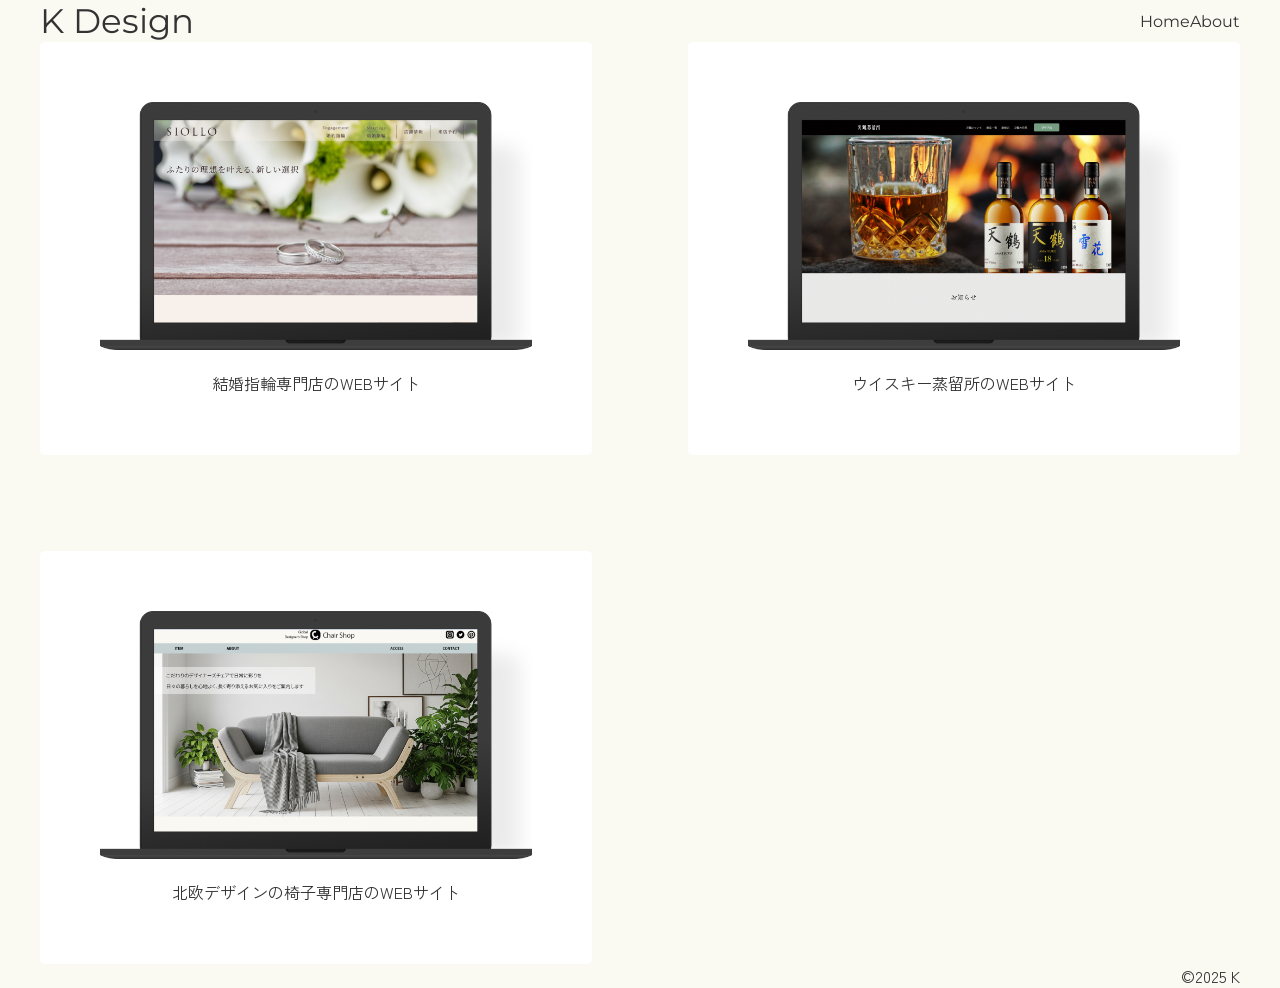
==== index.html @ 9b1b3711 "10281200" ====
<!DOCTYPE HTML>
<html lang="ja">
<head>
<meta name="robots" content="noindex,nofollow">
<meta charset="utf-8">

<!--ビューポート-->
<meta name="viewport" content="width=device-width, initial-scale=1">

<title>ポートフォリオ</title>
<link href="css/reset.css" rel="stylesheet">
<link href="css/style.css" rel="stylesheet">

<!-- フォント -->
<link rel="preconnect" href="https://fonts.googleapis.com">
<link rel="preconnect" href="https://fonts.gstatic.com" crossorigin>
<link href="https://fonts.googleapis.com/css2?family=Montserrat:ital,wght@0,100..900;1,100..900&family=Zen+Kaku+Gothic+Antique&display=swap" rel="stylesheet">


<!--jQuery本体-->
<script src="js/jquery-1.11.2.min.js"></script>

<!--ready関数-->
<script>
$(function(){

});
</script>

</head>

<body>

    <header>
        <div class="container">
            <nav>
                <a href="index.html"><h1>K Design</h1></a>
                <ul class="nav-list">
                    <li><a href="index.html">Home</a></li>
                    <!-- <li><a href="works/works.html">Woks</a></li> -->
                    <li><a href="about/about.html">About</a></li>
                </ul>
            </nav>
        </div>
    </header>

    <!-- <section class="fv">
        <div class="container">
            <h2>KIKUCHI</h2>
            <p>PortfolioSite</p>
        </div>
    </section> -->

    <main>
        <section class="container">

            <div class="works-list">
                <div class="item">
                    <a href="works1/works1.html"><img src="img/pc-yubiwa-top.png" alt="結婚指輪専門店のWEBサイト"></a>
                    <h3>結婚指輪専門店のWEBサイト</h3>
                </div>
                <div class="item">
                    <a href="works2/works2.html"><img src="img/pc-whisky-top.png" alt="ウイスキー蒸留所のWEBサイト"></a>
                    <h3>ウイスキー蒸留所のWEBサイト</h3>
                </div>
                <div class="item">
                    <a href="works3/works3.html"><img src="img/pc-chair-top.png" alt="北欧デザインの椅子専門店のWEBサイト"></a>
                    <h3>北欧デザインの椅子専門店のWEBサイト</h3>
                </div>

            </div>
        </section>
    </main>

    <footer>
        <div class="container">
            <p class="copy">©2025 K</p>
        </div>
    </footer>
</body>

</html>
---- css/style.css ----
@charset "utf-8";
/* CSS Document */

/* 共通 *******************************/

/* フォント */
/* 1. htmlのベースサイズを調整（1remが10px相当になる） */
html {
    font-size: 62.5%;
}

/* デフォルトのfont-sizeの定義 */
:root {
    /* px値を10で割ってremに変換 */
    --h1-size: 3.4rem;
    --h2-size: 2.8rem;
    --h3-size: 1.6rem;
    --p-size: 1.6rem;
    /* --footer-p-size: 1.4rem;
    --box-button-long-size: 2.8rem;
    --box-button-long-small-size: 2.8rem; */
}
/* フォント色 */
h1, h2, h3, p, a, li{
    color: #333;
}

h1 {
    font-family: "Montserrat", sans-serif;
    font-size: var(--h1-size);
    font-weight: 400;
}

h2 {
    font-family: "Montserrat", sans-serif;
    font-size: var(--h2-size);
    font-weight: 400;
}

/* h2.padding-bottom {
    padding-bottom: 1.5em;
} */

h3 {
    font-family: "Zen Kaku Gothic Antique", sans-serif;
    font-size: var(--h3-size);
    font-weight: 400;
}

p {
    font-family: "Zen Kaku Gothic Antique", sans-serif;
    font-size: var(--p-size);
    font-weight: 400;
}

header a {
    font-family: "Montserrat", sans-serif;
    font-size: var(--p-size);
    font-weight: 400;
}

nav li{
    list-style-type: none;
    font-family: "M PLUS 1", sans-serif;
    font-size: var(--p-size);
    font-weight: 400;
}

footer {
    font-family: "M PLUS 1", sans-serif;
    font-size: var(--footer-p-size);
    font-weight: 400;
}

a {
    text-decoration: none;
    color: inherit;
}

img{
    max-width: 100%;
    height: auto;
}

body {
    /* サイト全体の背景色*/
    background-color: #faf9f2;
/* background:  url(../img/back3.jpeg) center;
background-repeat: repeat;
background-size: cover; */
}

.container {
    max-width: 1200px; /* 最大幅を1200px */
    width: 100%;       /* 画面が1200px未満のとき、画面幅に合わせる */
    margin: 0 auto;    /* コンテンツを中央に配置 */

    /* 左右の画面端に余白 */
   padding: 0 calc(100px*100%/1200px);
}



/******************************* 共通 */


/* ヘッダー ****************************/


header {
    /* ヘッダーの背景色を画面いっぱいに広げる */
    /* background-color: #faf9f2; */
    margin-bottom: calc(50px*100%/1200px);
}

nav{
    display: flex;
    justify-content: space-between;
    align-items: center;
    height: calc(80px*100%/1200px);
}
nav h1{
    align-items: center;
}

.nav-list{
    display: flex;
    gap: calc(50px*100vw/1200px);
    padding-right: calc(50px*100vw/1200px);
}

/**************************** ヘッダー */

/* メイン ****************************/

/* .fv {
} */

.works-list{
    width: 100%;
    display: flex;
    flex-wrap: wrap;
    justify-content: space-between;
}
.works-list .item{
    background-color: white;
    width: 46%;
    padding: 5%;
    border-radius: 1%;
}
.works-list .item:nth-child(n+3){
    margin-top: 8%;
}

.works-list .item h3{
    margin-top: 5%;
    text-align: center;
}



/**************************** メイン */

/* フッター ****************************/
footer{
    margin-top: calc(50px*100vw/1200px);
}
.copy{
    text-align: right;
}
/**************************** フッター */


/* Worksページ ****************************/


.works-one .title{
    width: 80%;
    margin: 0 auto;
    padding-top: 10%;
}

.works-one .title h2, .works-one .title h3{
    padding-bottom: 2%;
}

.works-one .line {
    width: 100%;
    border-top: 1px solid #333;
    margin: 2% 0;
}

.works-one .process p{
    width: 80%;
    margin: 0 auto;
    text-align: right;
}

.works-one .summary{
    width: 80%;
    margin: 0 auto;
    padding-top: 5%;
    padding-bottom: 10%;
}

.works-one .target{
    padding: 2% 0;
}

.works-one .img-all{
    width: 80%;
    margin: 0 auto;
}

/**************************** Worksページ */


/* Aboutページ ****************************/

.about .about-img{
    width: calc(280px*100vw/1200px);
    margin: 8% auto;
}

.about{
    text-align: center;
}
.about .txt{
    display: inline-block;
}
.about h3{
    padding: 8% 0 2% 0;
}

/**************************** Aboutページ */
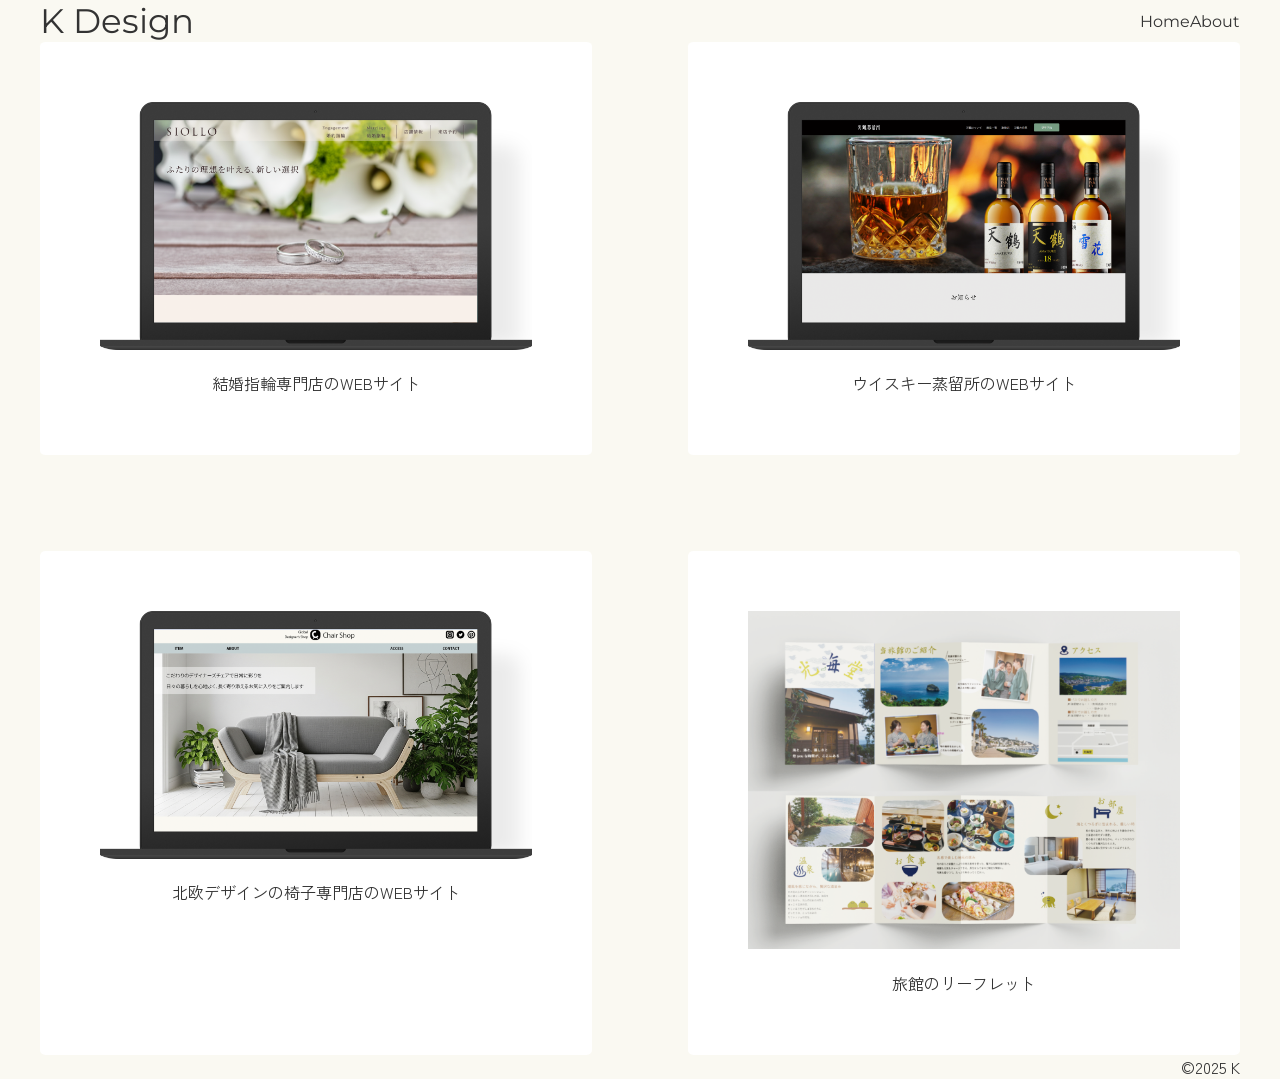
==== commit 0af62361: "10281225" ====
--- a/index.html
+++ b/index.html
@@ -67,6 +67,10 @@
                     <a href="works3/works3.html"><img src="img/pc-chair-top.png" alt="北欧デザインの椅子専門店のWEBサイト"></a>
                     <h3>北欧デザインの椅子専門店のWEBサイト</h3>
                 </div>
+                <div class="item">
+                    <a href="works4/works4.html"><img src="img/leaflet.png" alt="旅館のリーフレット"></a>
+                    <h3>旅館のリーフレット</h3>
+                </div>
 
             </div>
         </section>
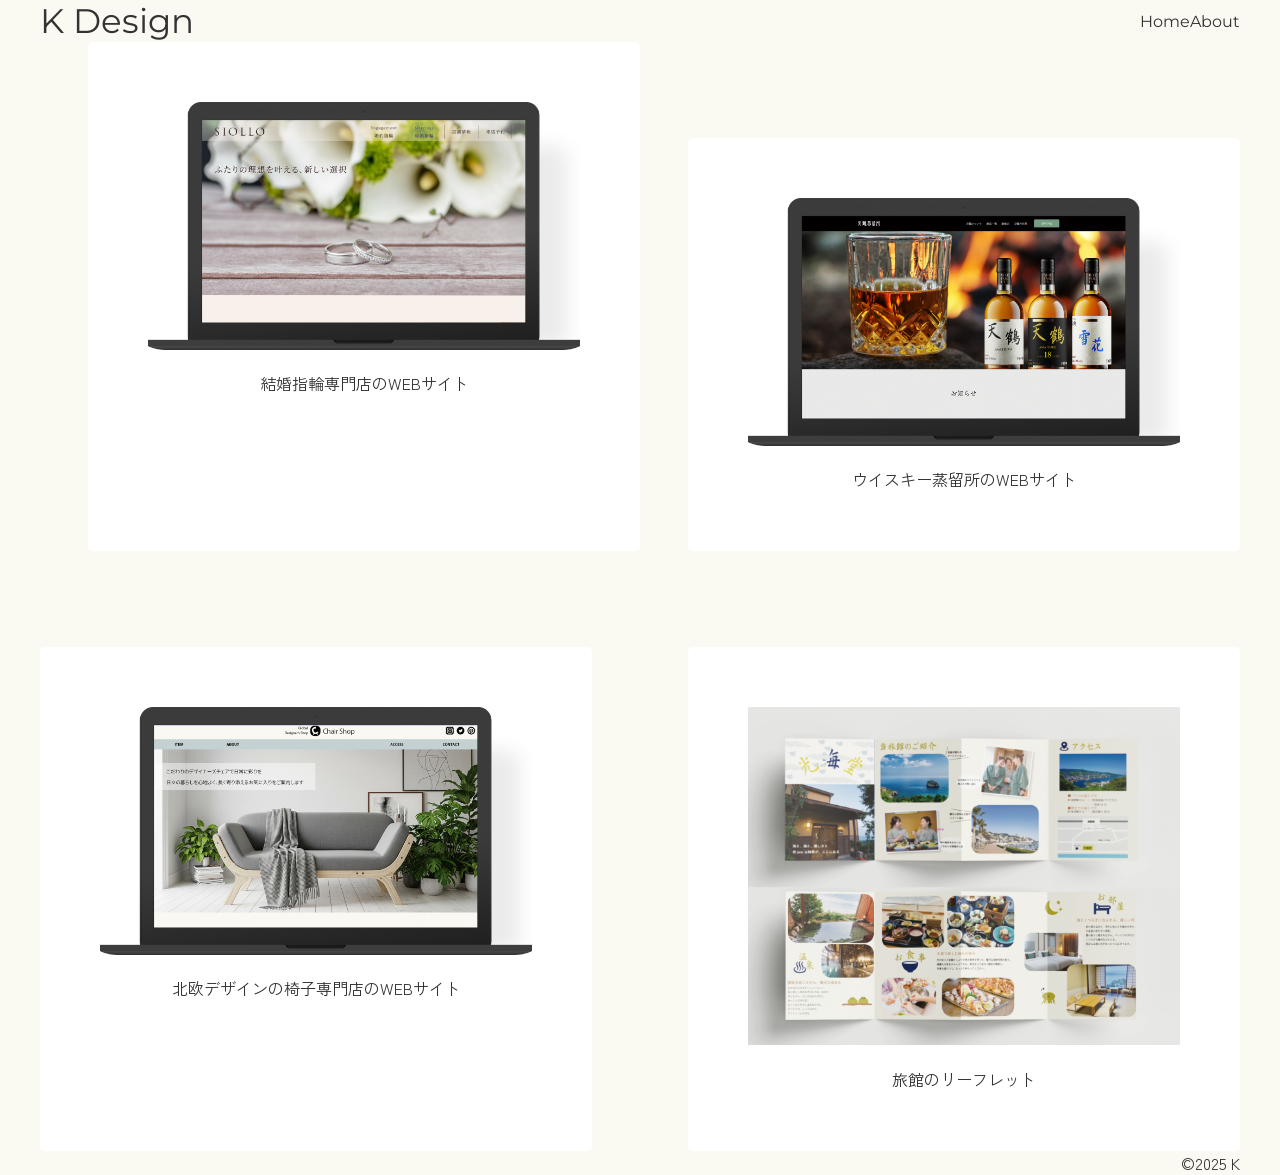
==== commit 21287053: "10281650" ====
--- a/index.html
+++ b/index.html
@@ -55,10 +55,12 @@
         <section class="container">
 
             <div class="works-list">
+                <a href="works1/works1.html"></a>
                 <div class="item">
-                    <a href="works1/works1.html"><img src="img/pc-yubiwa-top.png" alt="結婚指輪専門店のWEBサイト"></a>
+                    <img src="img/pc-yubiwa-top.png" alt="結婚指輪専門店のWEBサイト">
                     <h3>結婚指輪専門店のWEBサイト</h3>
                 </div>
+                </a>
                 <div class="item">
                     <a href="works2/works2.html"><img src="img/pc-whisky-top.png" alt="ウイスキー蒸留所のWEBサイト"></a>
                     <h3>ウイスキー蒸留所のWEBサイト</h3>
--- a/css/style.css
+++ b/css/style.css
@@ -129,6 +129,16 @@
     padding-right: calc(50px*100vw/1200px);
 }
 
+
+@media only screen and (max-width: 750px) {
+    nav{
+        display: block;
+    }
+    .nav-list{
+        justify-content: flex-end;
+    }
+
+}
 /**************************** ヘッダー */
 
 /* メイン ****************************/
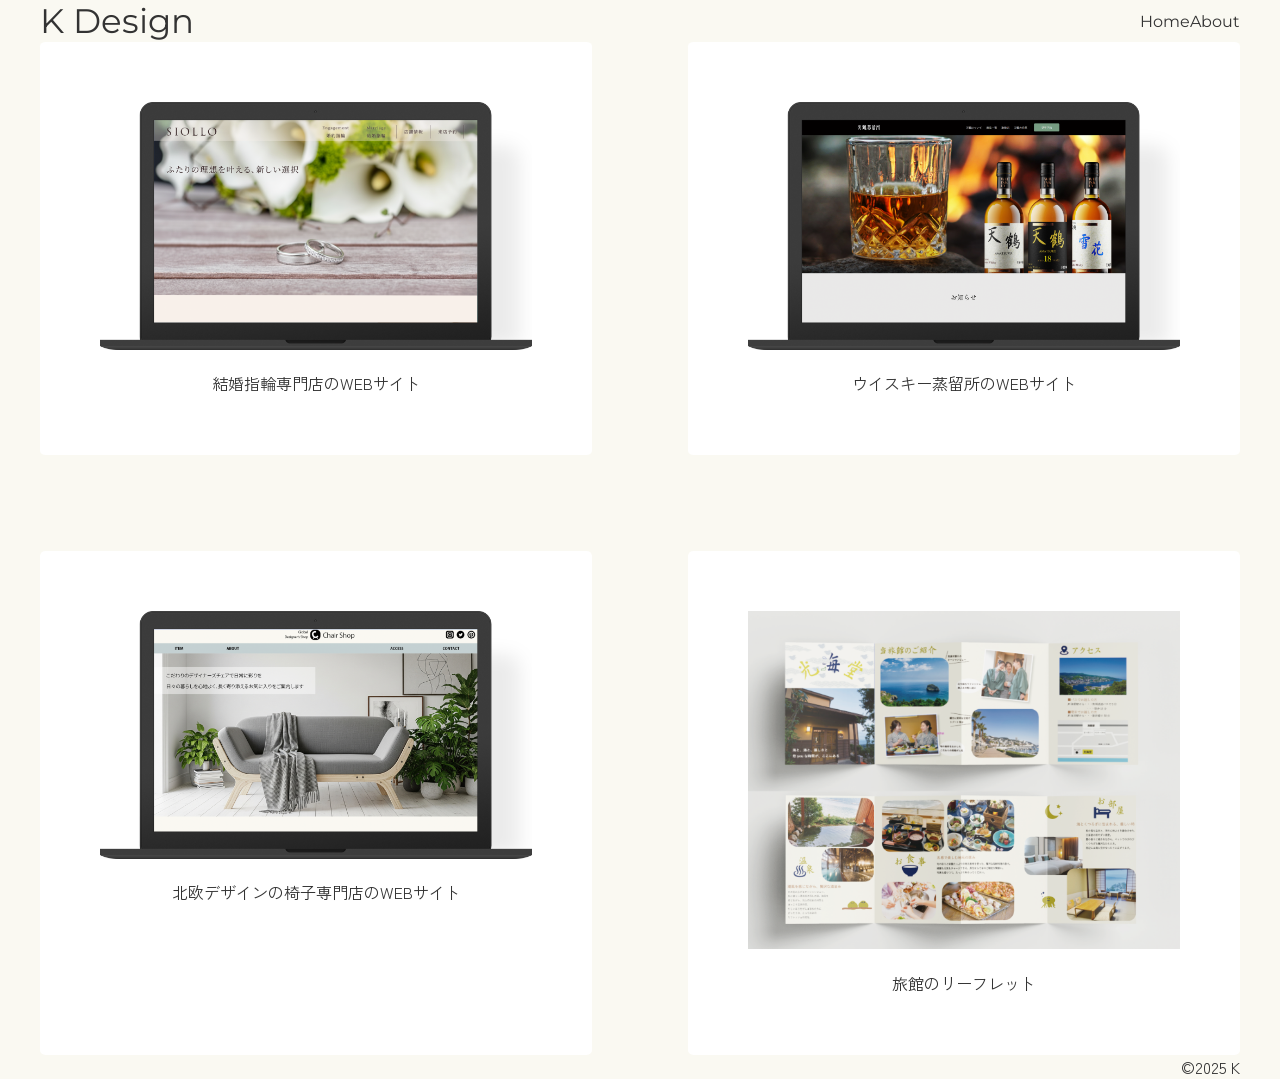
==== commit 637fe490: "10281729" ====
--- a/index.html
+++ b/index.html
@@ -55,23 +55,30 @@
         <section class="container">
 
             <div class="works-list">
-                <a href="works1/works1.html"></a>
+                
                 <div class="item">
-                    <img src="img/pc-yubiwa-top.png" alt="結婚指輪専門店のWEBサイト">
-                    <h3>結婚指輪専門店のWEBサイト</h3>
-                </div>
-                </a>
-                <div class="item">
-                    <a href="works2/works2.html"><img src="img/pc-whisky-top.png" alt="ウイスキー蒸留所のWEBサイト"></a>
-                    <h3>ウイスキー蒸留所のWEBサイト</h3>
+                    <a href="works1/works1.html">
+                        <img src="img/pc-yubiwa-top.png" alt="結婚指輪専門店のWEBサイト">
+                        <h3>結婚指輪専門店のWEBサイト</h3>
+                    </a>
                 </div>
                 <div class="item">
-                    <a href="works3/works3.html"><img src="img/pc-chair-top.png" alt="北欧デザインの椅子専門店のWEBサイト"></a>
-                    <h3>北欧デザインの椅子専門店のWEBサイト</h3>
+                    <a href="works2/works2.html">
+                        <img src="img/pc-whisky-top.png" alt="ウイスキー蒸留所のWEBサイト">
+                    <h3>ウイスキー蒸留所のWEBサイト</h3>
+                    </a>
                 </div>
                 <div class="item">
-                    <a href="works4/works4.html"><img src="img/leaflet.png" alt="旅館のリーフレット"></a>
+                    <a href="works3/works3.html">
+                        <img src="img/pc-chair-top.png" alt="北欧デザインの椅子専門店のWEBサイト">
+                    <h3>北欧デザインの椅子専門店のWEBサイト</h3>
+                    </a>
+                </div>
+                <div class="item">
+                    <a href="works4/works4.html">
+                        <img src="img/leaflet.png" alt="旅館のリーフレット">
                     <h3>旅館のリーフレット</h3>
+                    </a>
                 </div>
 
             </div>
--- a/css/style.css
+++ b/css/style.css
@@ -143,8 +143,6 @@
 
 /* メイン ****************************/
 
-/* .fv {
-} */
 
 .works-list{
     width: 100%;
@@ -167,8 +165,6 @@
     text-align: center;
 }
 
-
-
 /**************************** メイン */
 
 /* フッター ****************************/
@@ -228,7 +224,8 @@
 /* Aboutページ ****************************/
 
 .about .about-img{
-    width: calc(280px*100vw/1200px);
+    /* width: calc(280px*100vw/1200px); */
+
     margin: 8% auto;
 }
 
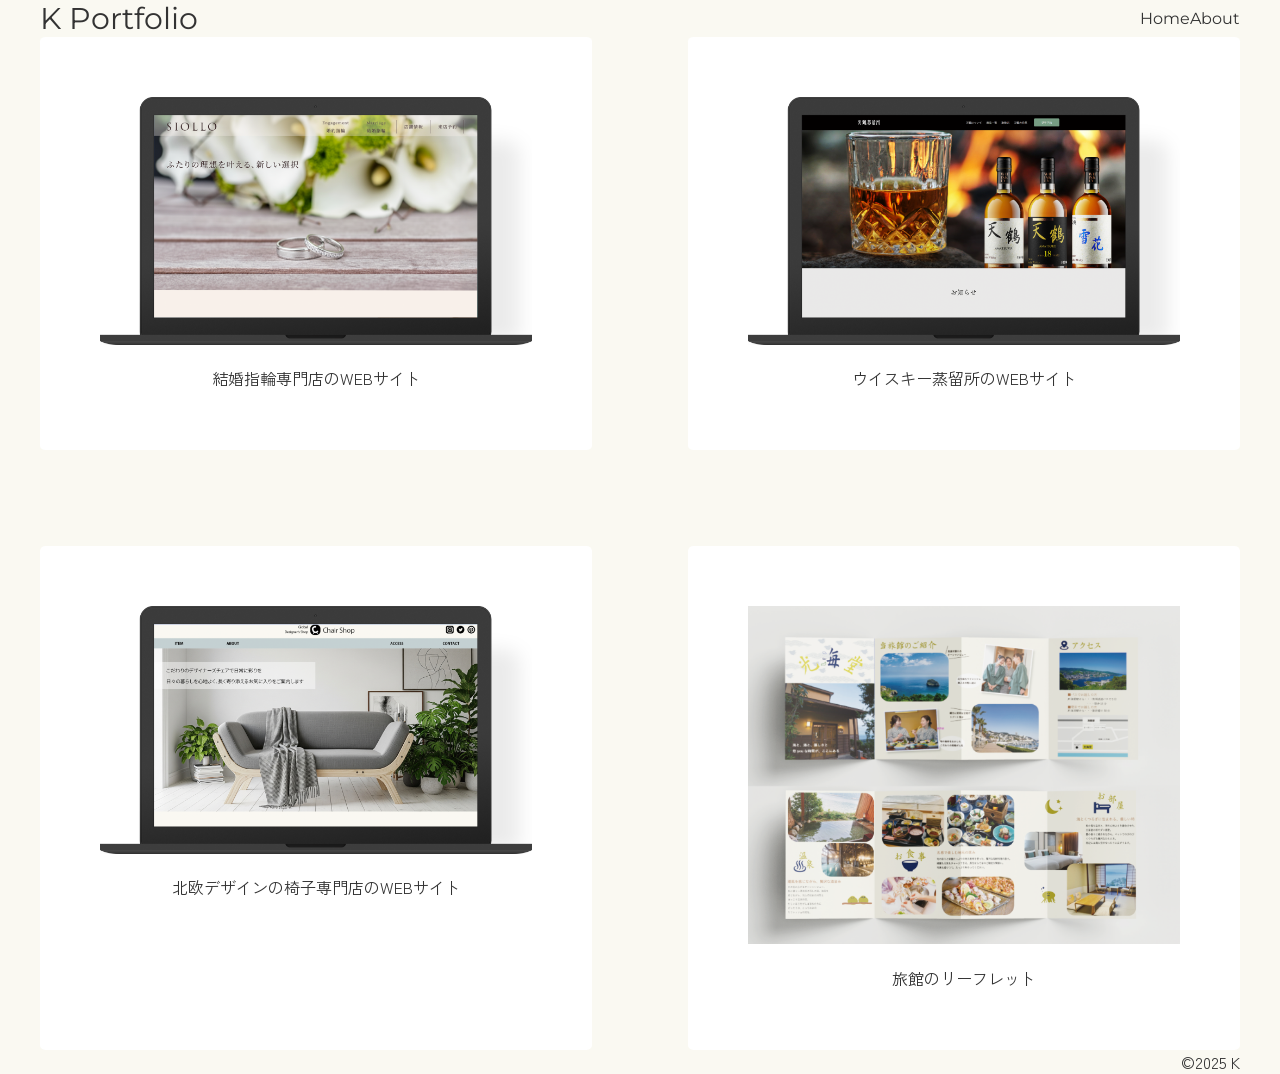
==== commit d94248e2: "10281750" ====
--- a/index.html
+++ b/index.html
@@ -34,7 +34,7 @@
     <header>
         <div class="container">
             <nav>
-                <a href="index.html"><h1>K Design</h1></a>
+                <a href="index.html"><h1>K Portfolio</h1></a>
                 <ul class="nav-list">
                     <li><a href="index.html">Home</a></li>
                     <!-- <li><a href="works/works.html">Woks</a></li> -->
@@ -43,13 +43,6 @@
             </nav>
         </div>
     </header>
-
-    <!-- <section class="fv">
-        <div class="container">
-            <h2>KIKUCHI</h2>
-            <p>PortfolioSite</p>
-        </div>
-    </section> -->
 
     <main>
         <section class="container">
@@ -65,19 +58,19 @@
                 <div class="item">
                     <a href="works2/works2.html">
                         <img src="img/pc-whisky-top.png" alt="ウイスキー蒸留所のWEBサイト">
-                    <h3>ウイスキー蒸留所のWEBサイト</h3>
+                        <h3>ウイスキー蒸留所のWEBサイト</h3>
                     </a>
                 </div>
                 <div class="item">
                     <a href="works3/works3.html">
                         <img src="img/pc-chair-top.png" alt="北欧デザインの椅子専門店のWEBサイト">
-                    <h3>北欧デザインの椅子専門店のWEBサイト</h3>
+                        <h3>北欧デザインの椅子専門店のWEBサイト</h3>
                     </a>
                 </div>
                 <div class="item">
                     <a href="works4/works4.html">
                         <img src="img/leaflet.png" alt="旅館のリーフレット">
-                    <h3>旅館のリーフレット</h3>
+                        <h3>旅館のリーフレット</h3>
                     </a>
                 </div>
 
--- a/css/style.css
+++ b/css/style.css
@@ -12,8 +12,8 @@
 /* デフォルトのfont-sizeの定義 */
 :root {
     /* px値を10で割ってremに変換 */
-    --h1-size: 3.4rem;
-    --h2-size: 2.8rem;
+    --h1-size: 3.0rem;
+    --h2-size: 2.6rem;
     --h3-size: 1.6rem;
     --p-size: 1.6rem;
     /* --footer-p-size: 1.4rem;
@@ -83,11 +83,7 @@
 }
 
 body {
-    /* サイト全体の背景色*/
     background-color: #faf9f2;
-/* background:  url(../img/back3.jpeg) center;
-background-repeat: repeat;
-background-size: cover; */
 }
 
 .container {
@@ -95,7 +91,6 @@
     width: 100%;       /* 画面が1200px未満のとき、画面幅に合わせる */
     margin: 0 auto;    /* コンテンツを中央に配置 */
 
-    /* 左右の画面端に余白 */
    padding: 0 calc(100px*100%/1200px);
 }
 
@@ -225,7 +220,7 @@
 
 .about .about-img{
     /* width: calc(280px*100vw/1200px); */
-
+    width: 280px;
     margin: 8% auto;
 }
 
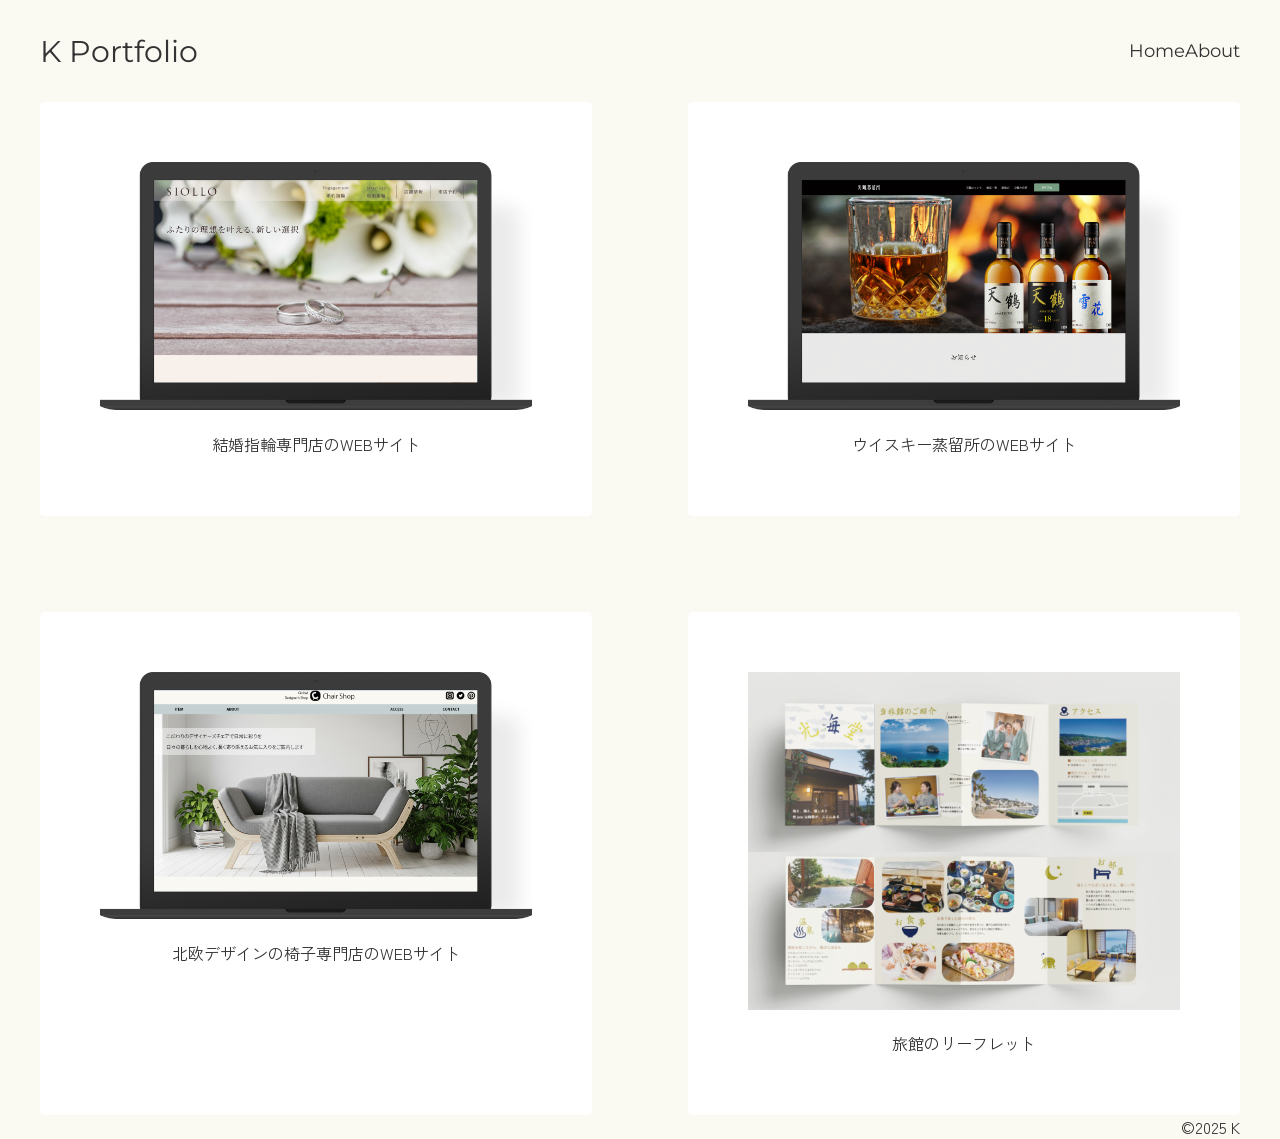
==== commit 09feab17: "10281920" ====
--- a/index.html
+++ b/index.html
@@ -48,31 +48,22 @@
         <section class="container">
 
             <div class="works-list">
-                
-                <div class="item">
-                    <a href="works1/works1.html">
-                        <img src="img/pc-yubiwa-top.png" alt="結婚指輪専門店のWEBサイト">
-                        <h3>結婚指輪専門店のWEBサイト</h3>
-                    </a>
-                </div>
-                <div class="item">
-                    <a href="works2/works2.html">
-                        <img src="img/pc-whisky-top.png" alt="ウイスキー蒸留所のWEBサイト">
-                        <h3>ウイスキー蒸留所のWEBサイト</h3>
-                    </a>
-                </div>
-                <div class="item">
-                    <a href="works3/works3.html">
-                        <img src="img/pc-chair-top.png" alt="北欧デザインの椅子専門店のWEBサイト">
-                        <h3>北欧デザインの椅子専門店のWEBサイト</h3>
-                    </a>
-                </div>
-                <div class="item">
-                    <a href="works4/works4.html">
-                        <img src="img/leaflet.png" alt="旅館のリーフレット">
-                        <h3>旅館のリーフレット</h3>
-                    </a>
-                </div>
+                <a href="works1/works1.html" class="item">
+                    <img src="img/pc-yubiwa-top.png" alt="結婚指輪専門店のWEBサイト">
+                    <h3>結婚指輪専門店のWEBサイト</h3>
+                </a>
+                <a href="works2/works2.html" class="item">
+                    <img src="img/pc-whisky-top.png" alt="ウイスキー蒸留所のWEBサイト">
+                    <h3>ウイスキー蒸留所のWEBサイト</h3>
+                </a>
+                <a href="works3/works3.html" class="item">
+                    <img src="img/pc-chair-top.png" alt="北欧デザインの椅子専門店のWEBサイト">
+                    <h3>北欧デザインの椅子専門店のWEBサイト</h3>
+                </a>
+                <a href="works4/works4.html" class="item">
+                    <img src="img/leaflet.png" alt="旅館のリーフレット">
+                    <h3>旅館のリーフレット</h3>
+                </a>
 
             </div>
         </section>
--- a/css/style.css
+++ b/css/style.css
@@ -16,6 +16,7 @@
     --h2-size: 2.6rem;
     --h3-size: 1.6rem;
     --p-size: 1.6rem;
+    --li-size: 1.8rem;
     /* --footer-p-size: 1.4rem;
     --box-button-long-size: 2.8rem;
     --box-button-long-small-size: 2.8rem; */
@@ -55,22 +56,22 @@
 
 header a {
     font-family: "Montserrat", sans-serif;
-    font-size: var(--p-size);
+    /* font-size: var(--p-size); */
     font-weight: 400;
 }
 
 nav li{
     list-style-type: none;
     font-family: "M PLUS 1", sans-serif;
-    font-size: var(--p-size);
-    font-weight: 400;
-}
-
-footer {
+    font-size: var(--li-size);
+    font-weight: 400;
+}
+
+/* footer {
     font-family: "M PLUS 1", sans-serif;
     font-size: var(--footer-p-size);
     font-weight: 400;
-}
+} */
 
 a {
     text-decoration: none;
@@ -112,7 +113,7 @@
     display: flex;
     justify-content: space-between;
     align-items: center;
-    height: calc(80px*100%/1200px);
+    height: 8vw;
 }
 nav h1{
     align-items: center;
@@ -128,7 +129,9 @@
 @media only screen and (max-width: 750px) {
     nav{
         display: block;
+        height: 20vw;
     }
+
     .nav-list{
         justify-content: flex-end;
     }
@@ -160,6 +163,15 @@
     text-align: center;
 }
 
+/* ★ホバー時のスタイル★ */
+.works-list .item {
+    transition: transform 0.3s ease, box-shadow 0.3s ease; /* 変化を滑らかにする */
+}
+.works-list .item:hover {
+    transform: scale(1.01); /* 拡大 */
+    box-shadow: 0 8px 16px rgba(0, 0, 0, 0.02); /* シャドウ */
+}
+
 /**************************** メイン */
 
 /* フッター ****************************/
@@ -213,6 +225,8 @@
     margin: 0 auto;
 }
 
+
+
 /**************************** Worksページ */
 
 
